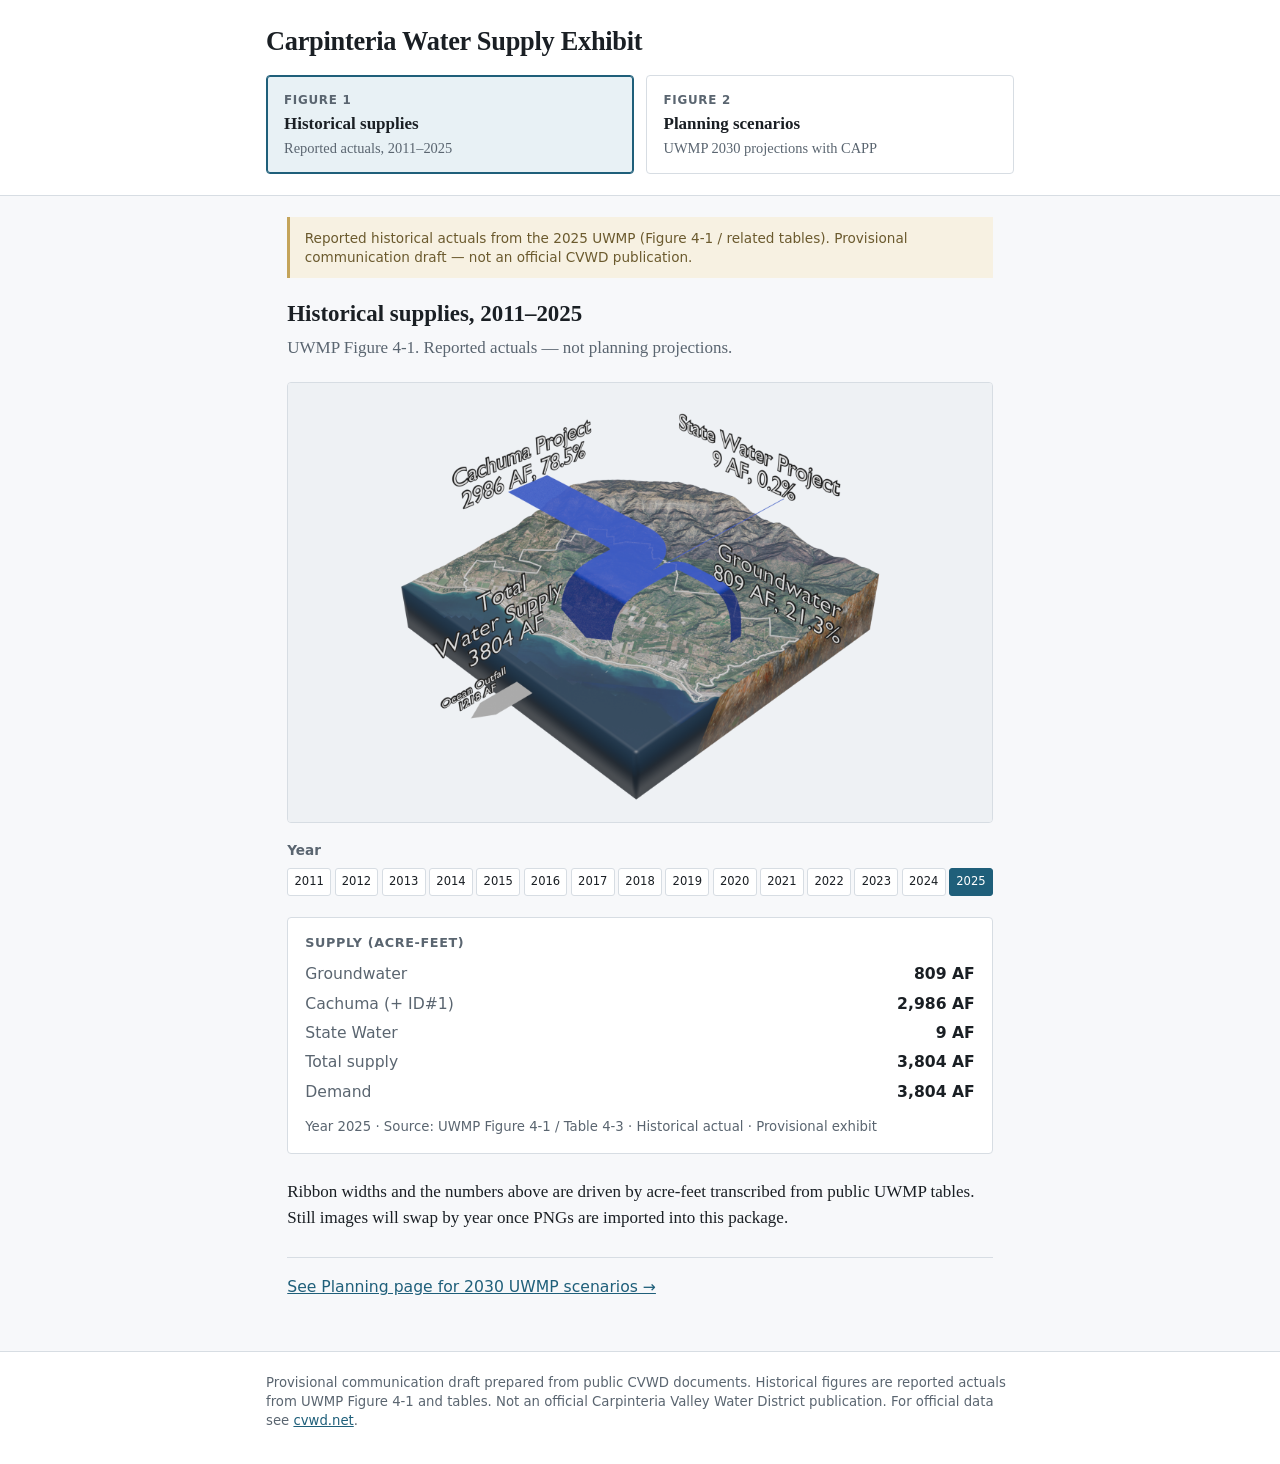
==== index.html @ 83992f24 "Ship Carpinteria water supply exhibit for GitHub Pages. Two-page Historical / Planning shell with ye" ====
<!DOCTYPE html>
<html lang="en">
<head>
  <meta charset="utf-8" />
  <meta name="viewport" content="width=device-width, initial-scale=1" />
  <title>Historical Supplies — Carpinteria Water Supply Exhibit</title>
  <link rel="stylesheet" href="css/exhibit.css" />
</head>
<body>
  <header class="site-header">
    <div class="site-header-inner">
      <h1 class="site-title">Carpinteria Water Supply Exhibit</h1>
      <nav class="figure-panels" aria-label="Exhibit figures">
        <a class="figure-panel" href="./" aria-current="page">
          <span class="eyebrow">Figure 1</span>
          <span class="label">Historical supplies</span>
          <span class="blurb">Reported actuals, 2011–2025</span>
        </a>
        <a class="figure-panel" href="planning/">
          <span class="eyebrow">Figure 2</span>
          <span class="label">Planning scenarios</span>
          <span class="blurb">UWMP 2030 projections with CAPP</span>
        </a>
      </nav>
    </div>
  </header>

  <main class="page">
    <p class="disclaimer-strip">
      Reported historical actuals from the 2025 UWMP (Figure 4-1 / related tables).
      Provisional communication draft — not an official CVWD publication.
    </p>

    <h2 class="page-subhead">Historical supplies, 2011–2025</h2>
    <p class="page-lede">UWMP Figure 4-1. Reported actuals — not planning projections.</p>

    <div class="figure-stage" id="figure-stage">
      <img id="sankey-img" alt="Historical supply Sankey for selected year" hidden />
      <div class="figure-placeholder" id="sankey-placeholder">
        Sankey still for <strong id="placeholder-year">2025</strong> not imported yet.<br />
        Place file at <code>assets/historical/sankey-<span id="placeholder-file-year">2025</span>.png</code>
      </div>
    </div>

    <div class="controls">
      <span class="controls-label" id="year-label">Year</span>
      <div
        class="year-buttons"
        id="year-buttons"
        role="group"
        aria-labelledby="year-label"
      ></div>
    </div>

    <section class="hud" aria-labelledby="hud-title">
      <h2 id="hud-title">Supply (acre-feet)</h2>
      <dl>
        <dt>Groundwater</dt>
        <dd id="hud-gw">—</dd>
        <dt>Cachuma (+ ID#1)</dt>
        <dd id="hud-cachuma">—</dd>
        <dt>State Water</dt>
        <dd id="hud-swp">—</dd>
        <dt>Total supply</dt>
        <dd id="hud-total">—</dd>
        <dt>Demand</dt>
        <dd id="hud-demand">—</dd>
      </dl>
      <p class="cite" id="hud-cite">Source: UWMP Figure 4-1 / Table 4-3 · Historical actual · Provisional exhibit</p>
    </section>

    <section class="prose">
      <p>
        Ribbon widths and the numbers above are driven by acre-feet transcribed from
        public UWMP tables. Still images will swap by year once PNGs are imported
        into this package.
      </p>
    </section>

    <p class="cross-link">
      <a href="planning/">See Planning page for 2030 UWMP scenarios →</a>
    </p>
  </main>

  <footer class="site-footer">
    <div class="site-footer-inner">
      <p>
        Provisional communication draft prepared from public CVWD documents.
        Historical figures are reported actuals from UWMP Figure 4-1 and tables.
        Not an official Carpinteria Valley Water District publication.
        For official data see <a href="https://www.cvwd.net">cvwd.net</a>.
      </p>
    </div>
  </footer>

  <script src="js/historical.js" defer></script>
</body>
</html>
---- css/exhibit.css ----
/* Carpinteria Water Supply Exhibit — simple article layout (CAPP-style content column) */

:root {
  --ink: #1a1f24;
  --muted: #5a6570;
  --line: #d7dde3;
  --paper: #f7f8fa;
  --surface: #ffffff;
  --accent: #1f5f7a;
  --accent-soft: #e8f1f5;
  --warn: #6b5a2e;
  --warn-bg: #f7f1e2;
  --max: 44rem;
  --pad: 1.25rem;
}

*,
*::before,
*::after {
  box-sizing: border-box;
}

html {
  font-size: 17px;
  -webkit-text-size-adjust: 100%;
}

body {
  margin: 0;
  font-family: Georgia, "Times New Roman", serif;
  line-height: 1.55;
  color: var(--ink);
  background: var(--paper);
}

a {
  color: var(--accent);
}

a:hover {
  text-decoration-thickness: 2px;
}

.site-header {
  background: var(--surface);
  border-bottom: 1px solid var(--line);
  padding: 1.5rem var(--pad) 1.25rem;
}

.site-header-inner {
  max-width: var(--max);
  margin: 0 auto;
}

.site-title {
  margin: 0 0 1rem;
  font-size: 1.55rem;
  font-weight: 700;
  letter-spacing: -0.01em;
  line-height: 1.25;
}

.figure-panels {
  display: grid;
  grid-template-columns: 1fr 1fr;
  gap: 0.65rem;
}

.figure-panel {
  display: block;
  padding: 0.85rem 1rem;
  border: 1px solid var(--line);
  border-radius: 4px;
  background: var(--surface);
  text-decoration: none;
  color: var(--ink);
  transition: border-color 0.15s ease, background 0.15s ease;
}

.figure-panel:hover {
  border-color: var(--accent);
  background: var(--accent-soft);
}

.figure-panel[aria-current="page"] {
  border-color: var(--accent);
  background: var(--accent-soft);
  box-shadow: inset 0 0 0 1px var(--accent);
}

.figure-panel .eyebrow {
  display: block;
  font-family: system-ui, -apple-system, sans-serif;
  font-size: 0.7rem;
  font-weight: 600;
  letter-spacing: 0.06em;
  text-transform: uppercase;
  color: var(--muted);
  margin-bottom: 0.2rem;
}

.figure-panel .label {
  display: block;
  font-size: 1rem;
  font-weight: 700;
  line-height: 1.3;
}

.figure-panel .blurb {
  display: block;
  margin-top: 0.25rem;
  font-size: 0.85rem;
  color: var(--muted);
  line-height: 1.35;
}

.page {
  max-width: var(--max);
  margin: 0 auto;
  padding: 1.25rem var(--pad) 3rem;
}

.disclaimer-strip {
  margin: 0 0 1.25rem;
  padding: 0.65rem 0.85rem;
  font-family: system-ui, -apple-system, sans-serif;
  font-size: 0.8rem;
  line-height: 1.4;
  color: var(--warn);
  background: var(--warn-bg);
  border-left: 3px solid #c4a45a;
}

.page-subhead {
  margin: 0 0 0.35rem;
  font-size: 1.35rem;
  line-height: 1.3;
}

.page-lede {
  margin: 0 0 1.25rem;
  color: var(--muted);
  font-size: 1rem;
}

.figure-stage {
  margin: 0 0 1rem;
  background: #eef1f4;
  border: 1px solid var(--line);
  border-radius: 4px;
  overflow: hidden;
  aspect-ratio: 16 / 10;
  display: grid;
  place-items: center;
  position: relative;
}

.figure-stage img {
  display: block;
  width: 100%;
  height: 100%;
  object-fit: contain;
  background: #eef1f4;
}

.figure-stage img[hidden] {
  display: none;
}

.figure-placeholder {
  padding: 1.5rem;
  text-align: center;
  font-family: system-ui, -apple-system, sans-serif;
  font-size: 0.9rem;
  color: var(--muted);
  line-height: 1.45;
}

.figure-placeholder code {
  font-size: 0.8rem;
  background: #e2e7ec;
  padding: 0.1rem 0.35rem;
  border-radius: 3px;
}

.controls {
  margin: 0 0 1.25rem;
  font-family: system-ui, -apple-system, sans-serif;
}

.controls-label,
.controls label {
  display: block;
  font-size: 0.8rem;
  font-weight: 600;
  color: var(--muted);
  margin-bottom: 0.4rem;
}

.year-buttons {
  display: flex;
  flex-wrap: nowrap;
  gap: 0.2rem;
  width: 100%;
}

.year-btn {
  appearance: none;
  flex: 1 1 0;
  min-width: 0;
  margin: 0;
  padding: 0.35rem 0;
  border: 1px solid var(--line);
  border-radius: 3px;
  background: var(--surface);
  color: var(--ink);
  font-family: system-ui, -apple-system, sans-serif;
  font-size: 0.68rem;
  font-variant-numeric: tabular-nums;
  line-height: 1.2;
  text-align: center;
  cursor: pointer;
}

.year-btn:hover {
  border-color: var(--accent);
}

.year-btn[aria-pressed="true"] {
  background: var(--accent);
  border-color: var(--accent);
  color: #fff;
}

.scenario-btn {
  appearance: none;
  border: 1px solid var(--line);
  background: var(--surface);
  color: var(--ink);
  border-radius: 4px;
  padding: 0.45rem 0.7rem;
  font: inherit;
  font-family: system-ui, -apple-system, sans-serif;
  font-size: 0.85rem;
  cursor: pointer;
}

.scenario-btn:hover {
  border-color: var(--accent);
}

.scenario-btn[aria-pressed="true"] {
  background: var(--accent);
  border-color: var(--accent);
  color: #fff;
}

.scenario-grid {
  display: grid;
  grid-template-columns: 1fr;
  gap: 0.5rem;
}

@media (min-width: 560px) {
  .scenario-grid {
    grid-template-columns: repeat(3, 1fr);
  }
}

.scenario-btn {
  text-align: left;
  min-height: 3.2rem;
}

.scenario-def {
  margin: 0.55rem 0 0;
  font-size: 0.85rem;
  color: var(--muted);
}

.hud {
  margin: 0 0 1.5rem;
  padding: 0.9rem 1rem;
  background: var(--surface);
  border: 1px solid var(--line);
  border-radius: 4px;
  font-family: system-ui, -apple-system, sans-serif;
  font-size: 0.92rem;
}

.hud h2 {
  margin: 0 0 0.55rem;
  font-size: 0.75rem;
  font-weight: 700;
  letter-spacing: 0.05em;
  text-transform: uppercase;
  color: var(--muted);
}

.hud dl {
  display: grid;
  grid-template-columns: 1fr auto;
  gap: 0.3rem 1rem;
  margin: 0;
}

.hud dt {
  color: var(--muted);
}

.hud dd {
  margin: 0;
  text-align: right;
  font-variant-numeric: tabular-nums;
  font-weight: 600;
}

.hud .cite {
  margin: 0.75rem 0 0;
  font-size: 0.78rem;
  color: var(--muted);
}

.prose h2 {
  margin: 1.75rem 0 0.5rem;
  font-size: 1.15rem;
}

.prose p {
  margin: 0 0 0.9rem;
}

.prose ul {
  margin: 0 0 1rem;
  padding-left: 1.2rem;
}

.cross-link {
  margin: 1.5rem 0 0;
  padding-top: 1rem;
  border-top: 1px solid var(--line);
  font-family: system-ui, -apple-system, sans-serif;
  font-size: 0.92rem;
}

.site-footer {
  border-top: 1px solid var(--line);
  background: var(--surface);
  padding: 1.25rem var(--pad) 2rem;
}

.site-footer-inner {
  max-width: var(--max);
  margin: 0 auto;
  font-family: system-ui, -apple-system, sans-serif;
  font-size: 0.78rem;
  line-height: 1.45;
  color: var(--muted);
}

.site-footer-inner p {
  margin: 0;
}

@media (max-width: 520px) {
  .figure-panels {
    grid-template-columns: 1fr;
  }

  html {
    font-size: 16px;
  }
}
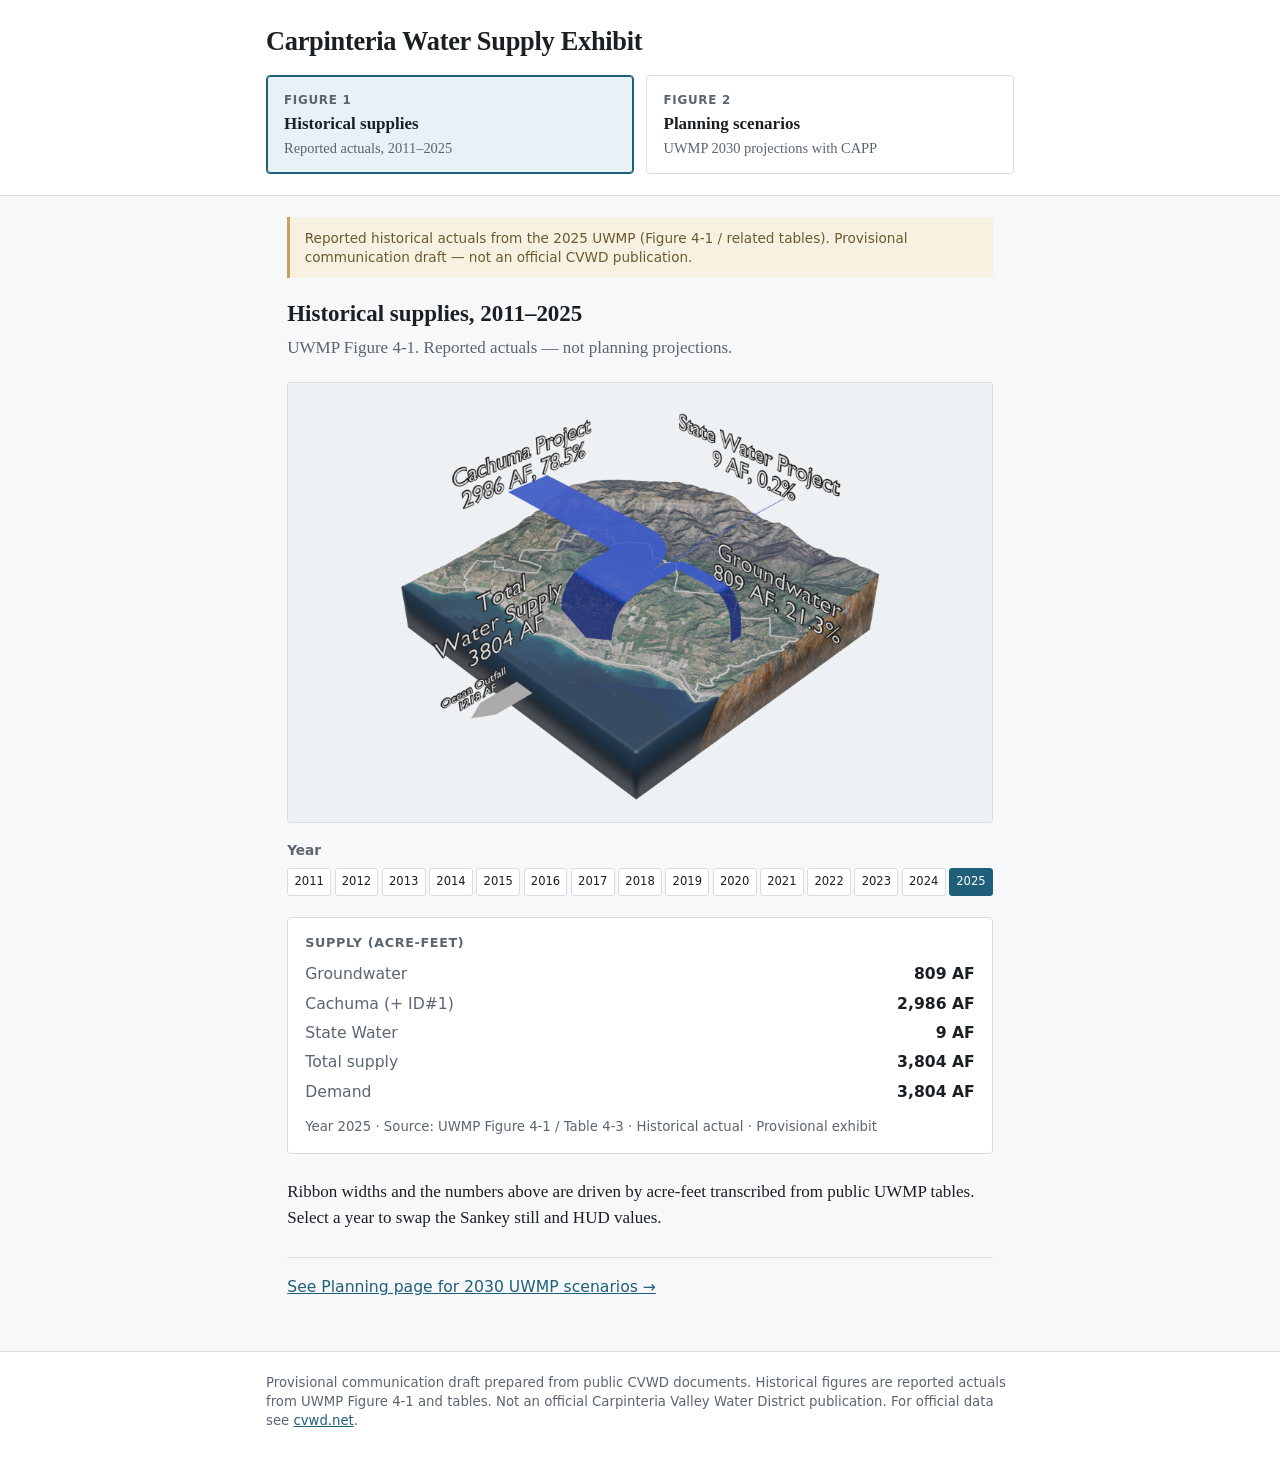
==== commit aa34e10b: "Fix Historical year controls and Sankey image loading. Put 2011–2025 year buttons in the HTML, drop " ====
--- a/index.html
+++ b/index.html
@@ -3,8 +3,9 @@
 <head>
   <meta charset="utf-8" />
   <meta name="viewport" content="width=device-width, initial-scale=1" />
+  <meta http-equiv="Cache-Control" content="no-cache" />
   <title>Historical Supplies — Carpinteria Water Supply Exhibit</title>
-  <link rel="stylesheet" href="css/exhibit.css" />
+  <link rel="stylesheet" href="css/exhibit.css?v=3" />
 </head>
 <body>
   <header class="site-header">
@@ -35,10 +36,15 @@
     <p class="page-lede">UWMP Figure 4-1. Reported actuals — not planning projections.</p>
 
     <div class="figure-stage" id="figure-stage">
-      <img id="sankey-img" alt="Historical supply Sankey for selected year" hidden />
-      <div class="figure-placeholder" id="sankey-placeholder">
-        Sankey still for <strong id="placeholder-year">2025</strong> not imported yet.<br />
-        Place file at <code>assets/historical/sankey-<span id="placeholder-file-year">2025</span>.png</code>
+      <img
+        id="sankey-img"
+        src="assets/historical/sankey-2025.png"
+        alt="Historical water supply Sankey diagram for 2025"
+        width="1600"
+        height="1000"
+      />
+      <div class="figure-placeholder" id="sankey-placeholder" hidden>
+        Could not load Sankey still for <strong id="placeholder-year">2025</strong>.
       </div>
     </div>
 
@@ -49,7 +55,23 @@
         id="year-buttons"
         role="group"
         aria-labelledby="year-label"
-      ></div>
+      >
+        <button type="button" class="year-btn" data-year="2011">2011</button>
+        <button type="button" class="year-btn" data-year="2012">2012</button>
+        <button type="button" class="year-btn" data-year="2013">2013</button>
+        <button type="button" class="year-btn" data-year="2014">2014</button>
+        <button type="button" class="year-btn" data-year="2015">2015</button>
+        <button type="button" class="year-btn" data-year="2016">2016</button>
+        <button type="button" class="year-btn" data-year="2017">2017</button>
+        <button type="button" class="year-btn" data-year="2018">2018</button>
+        <button type="button" class="year-btn" data-year="2019">2019</button>
+        <button type="button" class="year-btn" data-year="2020">2020</button>
+        <button type="button" class="year-btn" data-year="2021">2021</button>
+        <button type="button" class="year-btn" data-year="2022">2022</button>
+        <button type="button" class="year-btn" data-year="2023">2023</button>
+        <button type="button" class="year-btn" data-year="2024">2024</button>
+        <button type="button" class="year-btn" data-year="2025" aria-pressed="true">2025</button>
+      </div>
     </div>
 
     <section class="hud" aria-labelledby="hud-title">
@@ -72,8 +94,7 @@
     <section class="prose">
       <p>
         Ribbon widths and the numbers above are driven by acre-feet transcribed from
-        public UWMP tables. Still images will swap by year once PNGs are imported
-        into this package.
+        public UWMP tables. Select a year to swap the Sankey still and HUD values.
       </p>
     </section>
 
@@ -93,6 +114,6 @@
     </div>
   </footer>
 
-  <script src="js/historical.js" defer></script>
+  <script src="js/historical.js?v=3" defer></script>
 </body>
 </html>
--- a/css/exhibit.css
+++ b/css/exhibit.css
@@ -176,6 +176,10 @@
   line-height: 1.45;
 }
 
+.figure-placeholder[hidden] {
+  display: none;
+}
+
 .figure-placeholder code {
   font-size: 0.8rem;
   background: #e2e7ec;
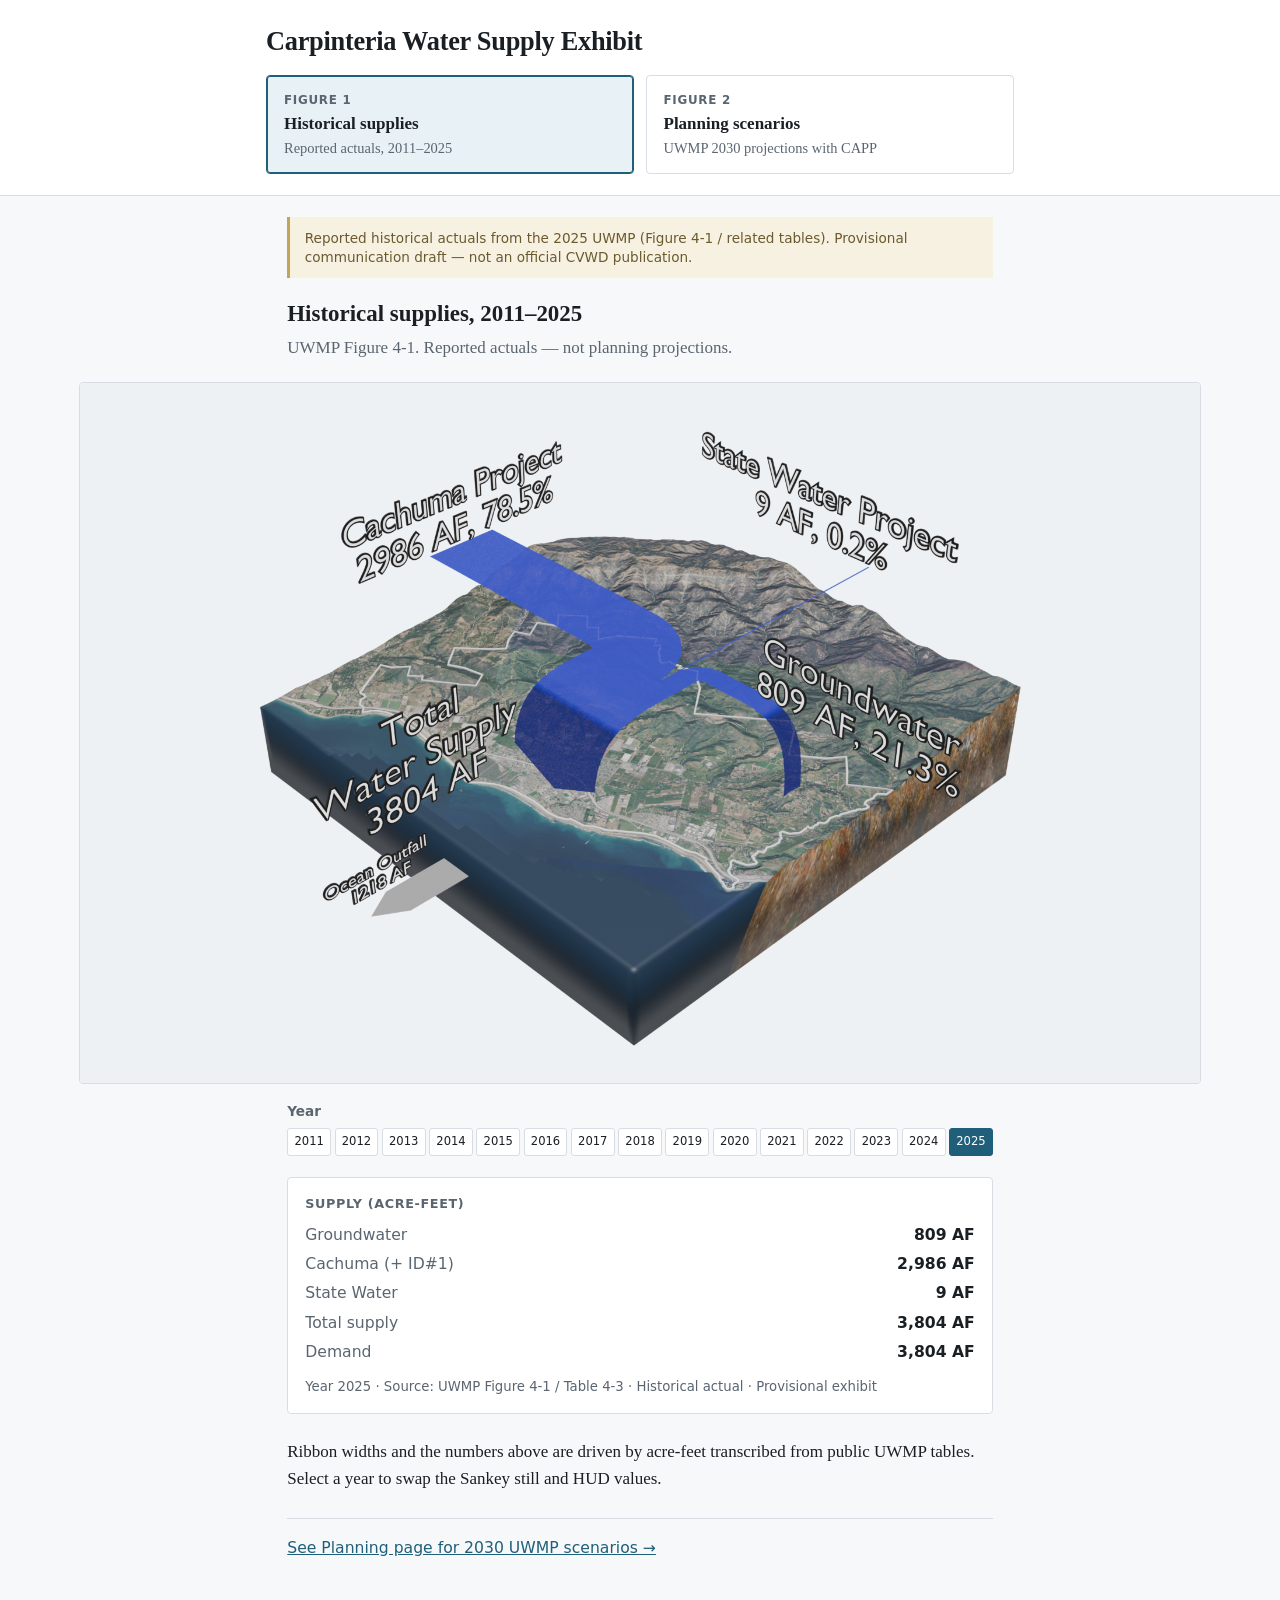
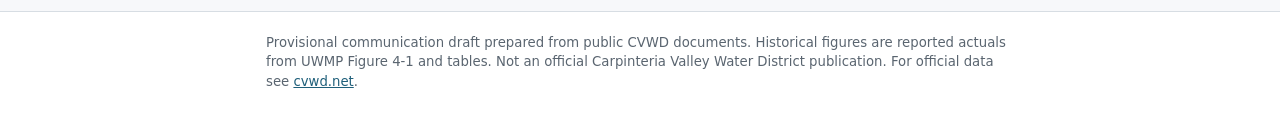
==== commit a607ab7c: "Widen Sankey figures to 1.5× the content lane. Keep header, controls, HUD, and prose at the existing" ====
--- a/index.html
+++ b/index.html
@@ -5,7 +5,7 @@
   <meta name="viewport" content="width=device-width, initial-scale=1" />
   <meta http-equiv="Cache-Control" content="no-cache" />
   <title>Historical Supplies — Carpinteria Water Supply Exhibit</title>
-  <link rel="stylesheet" href="css/exhibit.css?v=3" />
+  <link rel="stylesheet" href="css/exhibit.css?v=5" />
 </head>
 <body>
   <header class="site-header">
--- a/css/exhibit.css
+++ b/css/exhibit.css
@@ -11,6 +11,7 @@
   --warn: #6b5a2e;
   --warn-bg: #f7f1e2;
   --max: 44rem;
+  --figure-max: calc(var(--max) * 1.5);
   --pad: 1.25rem;
 }
 
@@ -144,7 +145,12 @@
 }
 
 .figure-stage {
+  /* 1.5× content lane; centered; header/HUD/prose stay at --max */
+  --figure-width: min(var(--figure-max), calc(100vw - 2 * var(--pad)));
+  width: var(--figure-width);
+  max-width: none;
   margin: 0 0 1rem;
+  margin-left: calc(50% - var(--figure-width) / 2);
   background: #eef1f4;
   border: 1px solid var(--line);
   border-radius: 4px;
@@ -325,6 +331,17 @@
   color: var(--muted);
 }
 
+.hud .hud-hint {
+  font-weight: 500;
+  text-transform: none;
+  letter-spacing: 0;
+  color: var(--muted);
+}
+
+.hud .cite + .cite {
+  margin-top: 0.35rem;
+}
+
 .prose h2 {
   margin: 1.75rem 0 0.5rem;
   font-size: 1.15rem;
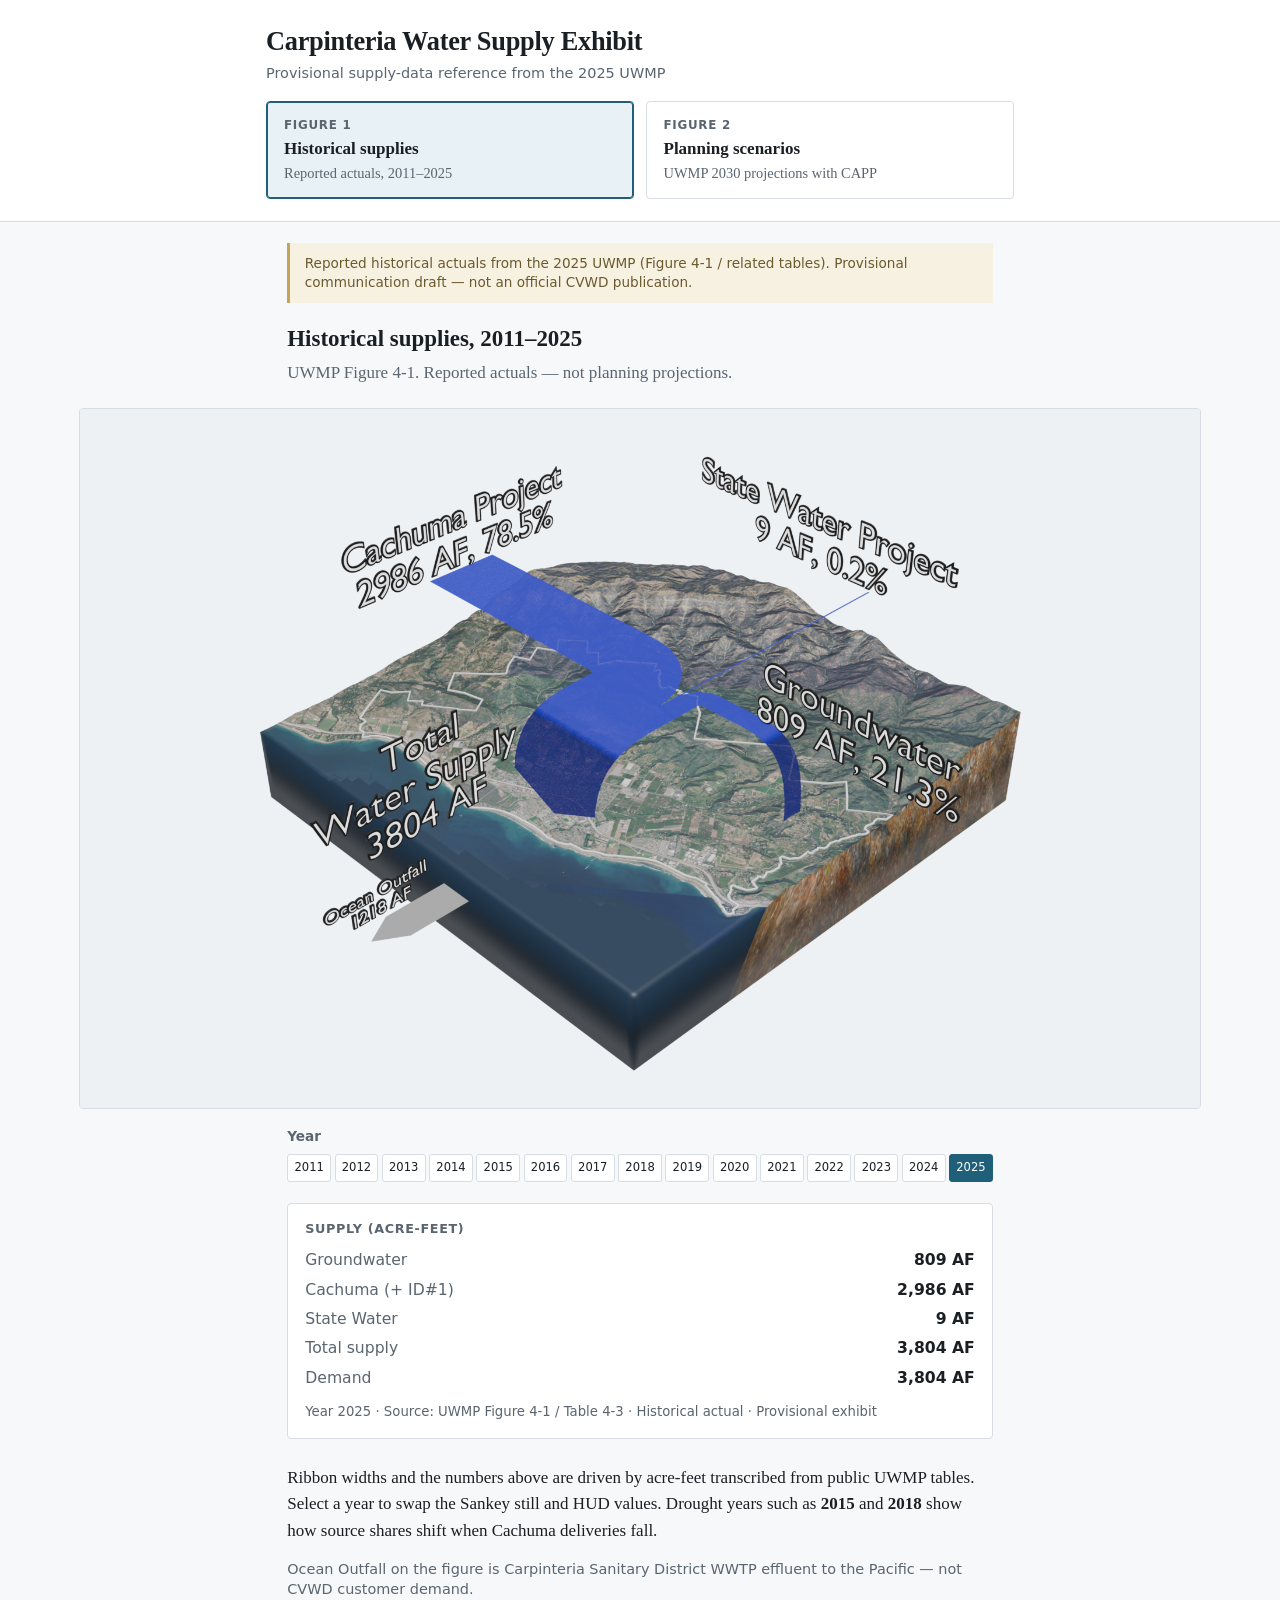
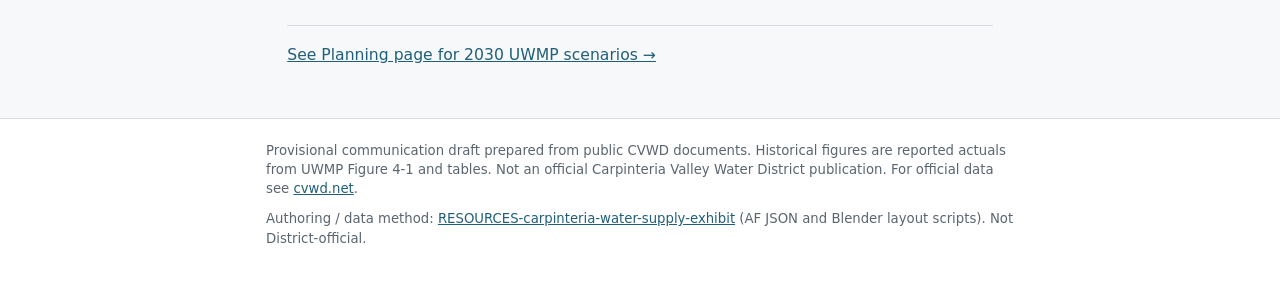
==== commit 30ad3b7e: "Clarify exhibit framing for Analyst I review without changing stills. Point both pages at the RESOUR" ====
--- a/index.html
+++ b/index.html
@@ -5,12 +5,13 @@
   <meta name="viewport" content="width=device-width, initial-scale=1" />
   <meta http-equiv="Cache-Control" content="no-cache" />
   <title>Historical Supplies — Carpinteria Water Supply Exhibit</title>
-  <link rel="stylesheet" href="css/exhibit.css?v=5" />
+  <link rel="stylesheet" href="css/exhibit.css?v=6" />
 </head>
 <body>
   <header class="site-header">
     <div class="site-header-inner">
       <h1 class="site-title">Carpinteria Water Supply Exhibit</h1>
+      <p class="site-tagline">Provisional supply-data reference from the 2025 UWMP</p>
       <nav class="figure-panels" aria-label="Exhibit figures">
         <a class="figure-panel" href="./" aria-current="page">
           <span class="eyebrow">Figure 1</span>
@@ -95,6 +96,12 @@
       <p>
         Ribbon widths and the numbers above are driven by acre-feet transcribed from
         public UWMP tables. Select a year to swap the Sankey still and HUD values.
+        Drought years such as <strong>2015</strong> and <strong>2018</strong> show how
+        source shares shift when Cachuma deliveries fall.
+      </p>
+      <p class="figure-note">
+        Ocean Outfall on the figure is Carpinteria Sanitary District WWTP effluent to the
+        Pacific — not CVWD customer demand.
       </p>
     </section>
 
@@ -111,6 +118,13 @@
         Not an official Carpinteria Valley Water District publication.
         For official data see <a href="https://www.cvwd.net">cvwd.net</a>.
       </p>
+      <p class="footer-method">
+        Authoring / data method:
+        <a href="https://github.com/oxremy/RESOURCES-carpinteria-water-supply-exhibit"
+          >RESOURCES-carpinteria-water-supply-exhibit</a
+        >
+        (AF JSON and Blender layout scripts). Not District-official.
+      </p>
     </div>
   </footer>
 
--- a/css/exhibit.css
+++ b/css/exhibit.css
@@ -54,11 +54,19 @@
 }
 
 .site-title {
-  margin: 0 0 1rem;
+  margin: 0 0 0.35rem;
   font-size: 1.55rem;
   font-weight: 700;
   letter-spacing: -0.01em;
   line-height: 1.25;
+}
+
+.site-tagline {
+  margin: 0 0 1rem;
+  font-family: system-ui, -apple-system, sans-serif;
+  font-size: 0.85rem;
+  line-height: 1.35;
+  color: var(--muted);
 }
 
 .figure-panels {
@@ -307,6 +315,16 @@
   color: var(--muted);
 }
 
+.accounting-note {
+  margin: 0 0 0.75rem;
+  padding: 0.55rem 0.65rem;
+  font-size: 0.8rem;
+  line-height: 1.4;
+  color: var(--ink);
+  background: var(--accent-soft);
+  border-radius: 3px;
+}
+
 .hud dl {
   display: grid;
   grid-template-columns: 1fr auto;
@@ -351,6 +369,14 @@
   margin: 0 0 0.9rem;
 }
 
+.prose .figure-note {
+  margin: 0 0 0.9rem;
+  font-family: system-ui, -apple-system, sans-serif;
+  font-size: 0.85rem;
+  line-height: 1.4;
+  color: var(--muted);
+}
+
 .prose ul {
   margin: 0 0 1rem;
   padding-left: 1.2rem;
@@ -383,6 +409,10 @@
   margin: 0;
 }
 
+.site-footer-inner .footer-method {
+  margin-top: 0.65rem;
+}
+
 @media (max-width: 520px) {
   .figure-panels {
     grid-template-columns: 1fr;
